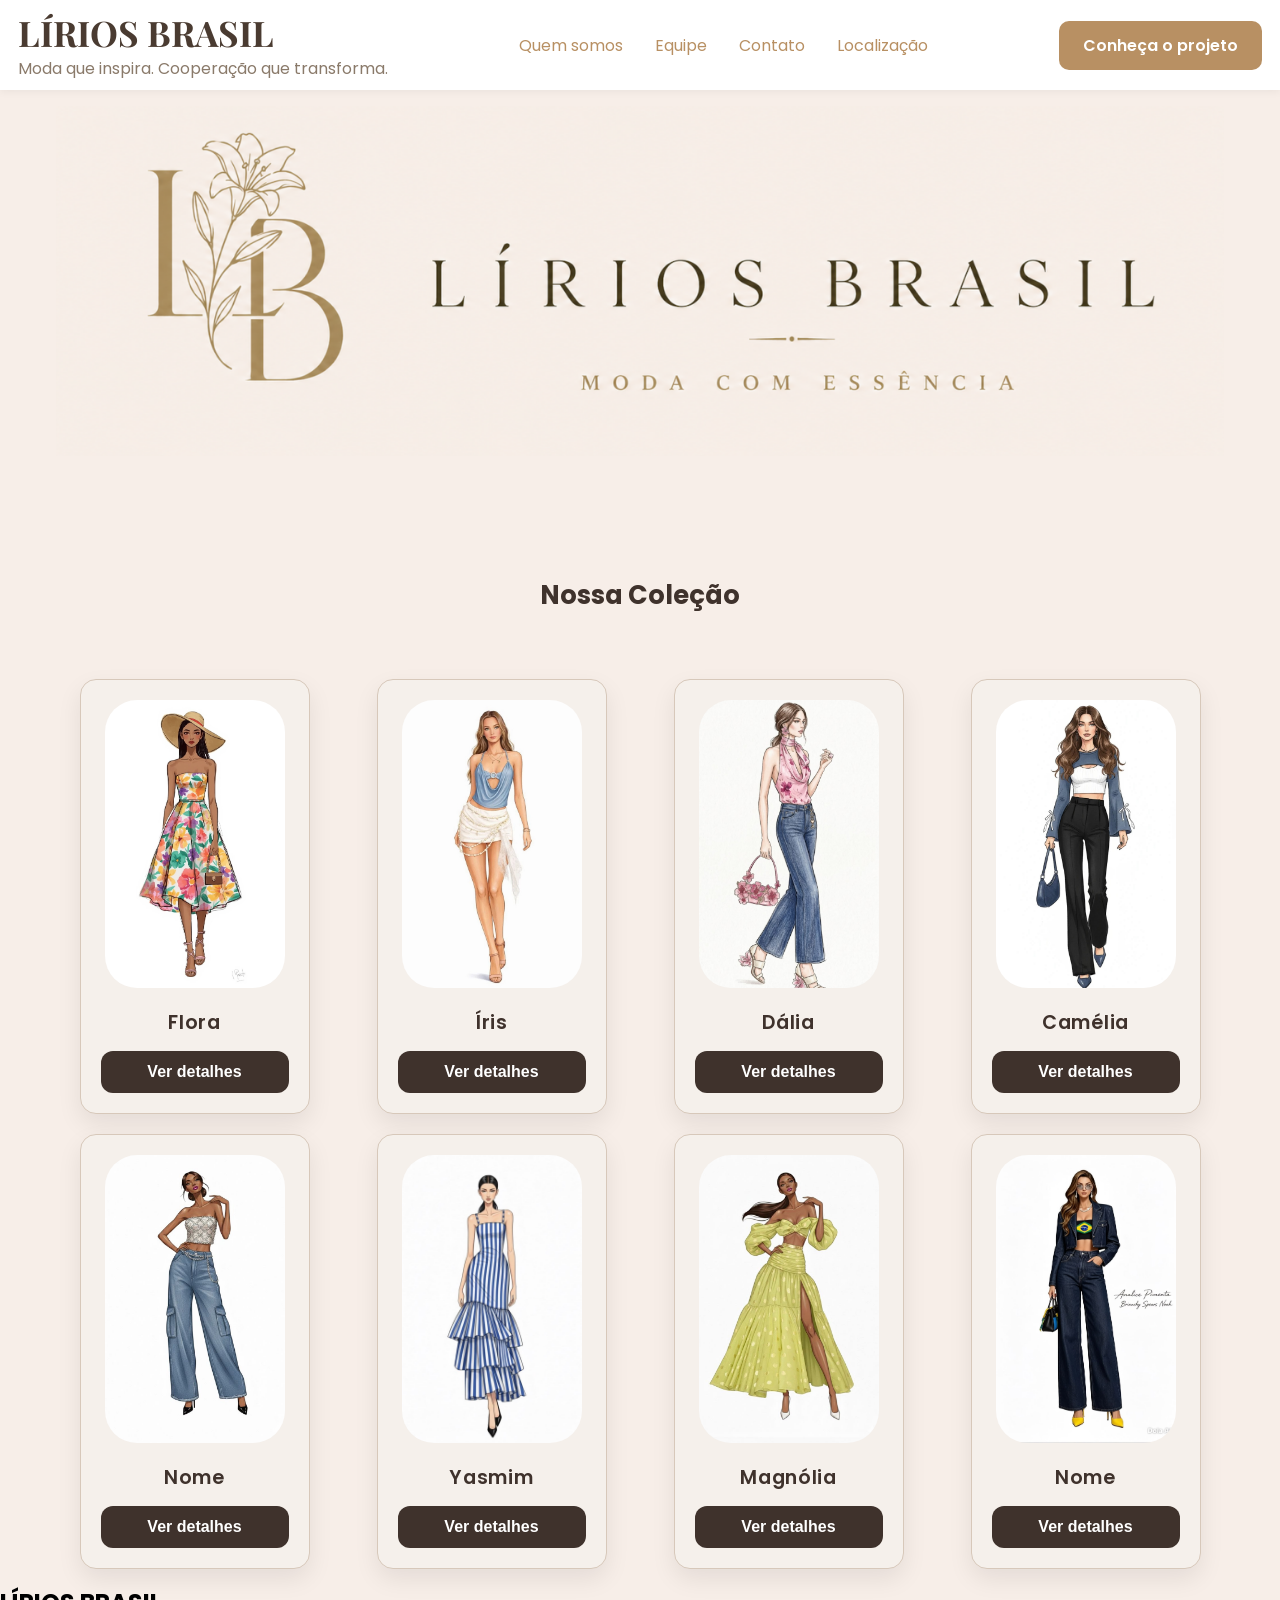
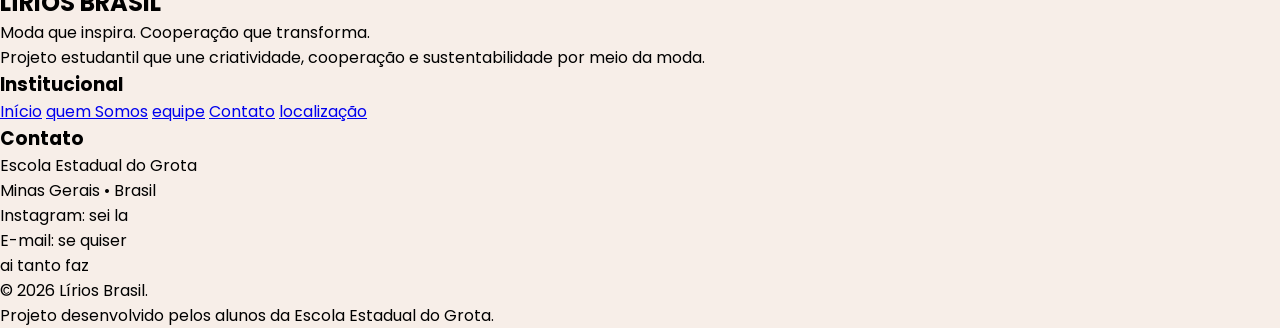
==== pagina-principal/index.html @ 647d3bc3 "Cores e rodapé" ====
<!DOCTYPE html>
<html lang="pt-BR">
<head>
    <meta charset="UTF-8">
    <meta name="viewport" content="width=device-width, initial-scale=1.0">
    <title>Lírios Brasil</title>

    <link rel="stylesheet" href="css/style.css">
    <link rel="stylesheet" href="css/basic.css">
    
</head>
<body>
    <header>
        <div class="logo">
            <h1>LÍRIOS BRASIL</h1>
            <p>Moda que inspira. Cooperação que transforma.</p>
        </div>
        <div id="ativo">
            <nav class="navegacao">
                <a href="paginas-navegacao/quem-somos.html" rel="next" target="_self">Quem somos</a>
                <a href="#">Equipe</a>
                <a href="#">Contato</a>
                <a href="#">Localização</a>
            </nav>
        </div>
        <a href="#" class="botao">Conheça o projeto</a>
        <button id="barra-lateral" aria-label="Abrir menu">
            ☰
        </button>
    </header>
    <main class="container">
        <section class="banner"></section>
        <!-- <div class="controle-tamanho">
            <section class="apresentacao">
                <h2>Conheça a Lírios Brasil</h2>
                <p class="slogan">Moda que inspira. Cooperação que transforma. lorem</p>
                <p> Texto introutorio pra conhecer um pouco sobre a marca. Lorem ipsum dolor sit amet consectetur adipisicing elit. Aut iste itaque neque tempora quam hic earum magni nobis fuga, beatae perferendis quo sequi quasi error explicabo necessitatibus odio, nulla repellat! Lorem ipsum dolor sit amet consectetur, adipisicing elit. Repellendus provident sapiente nostrum voluptates maiores harum ullam ipsam quam doloremque vel dolor, impedit odio minus. Dignissimos vel sed facilis at aut?</p>
            </section>
        </div> -->
        <section class="colecao">
             <div class="titulo-colecao">
                <h2>Nossa Coleção</h2> 
                <!-- TEXTO/MUDAR TÍTULO -->
            </div>
            <section class="galeria">
                <div class="modelo">
                    <img src="imagens/roupas/roupa1.jpeg" alt="Modelo de roupa feminina 1" class="fotos">
                    <div class="item-flex">
                        <h3>Flora</h3>
                        <button class="compra">Ver detalhes</button>
                    </div>
                </div>
                <div class="modelo">
                    <img src="imagens/roupas/roupa2.jpeg" alt="Modelo de roupa feminina 2" class="fotos">
                    <div class="item-flex">
                        <h3>Íris</h3>
                        <button class="compra">Ver detalhes</button>
                    </div>
                </div>

                <div class="modelo">
                    <img src="imagens/roupas/roupa3.jpeg" alt="Modelo de roupa feminina 3" class="fotos">
                    <div class="item-flex">
                        <h3>Dália</h3>
                        <button class="compra">Ver detalhes</button>
                    </div>
                </div>

                <div class="modelo">
                    <img src="imagens/roupas/roupa4.jpeg" alt="Modelo de roupa feminina 4" class="fotos">
                    <div class="item-flex">
                        <h3>Camélia</h3>
                        <button class="compra">Ver detalhes</button>
                    </div>
                </div>

                <div class="modelo">
                    <img src="imagens/roupas/roupa5.jpeg" alt="Modelo de roupa feminina 5" class="fotos">
                    <div class="item-flex">
                        <h3>Nome</h3>
                        <button class="compra">Ver detalhes</button>
                    </div>
                </div>

                <div class="modelo">
                    <img src="imagens/roupas/roupa6.jpeg" alt="Modelo de roupa feminina 6" class="fotos">
                    <div class="item-flex">
                        <h3>Yasmim</h3>
                        <button class="compra">Ver detalhes</button>
                    </div>
                </div>

                <div class="modelo">
                    <img src="imagens/roupas/roupa7.jpeg" alt="Modelo de roupa feminina 7" class="fotos">
                    <div class="item-flex">
                        <h3>Magnólia</h3>
                        <button class="compra">Ver detalhes</button>
                    </div>
                </div>
                <div class="modelo">
                    <img src="imagens/roupas/roupa8.jpeg" alt="Modelo de roupa feminina 8" class="fotos">
                    <div class="item-flex">
                        <h3>Nome</h3>
                        <button class="compra">Ver detalhes</button>
                    </div>
                </div>
            </section>
        </section>
    </main>
    <footer>
        <div class="footer-conteudo">
            <section>
                <h2>LÍRIOS BRASIL</h2>
                <p>Moda que inspira. Cooperação que transforma.</p>
                <p>Projeto estudantil que une criatividade, cooperação e sustentabilidade por meio da moda.</p>
            </section>
            <section>
                <h3>Institucional</h3>
                    <nav>
                        <a href="#">Início</a>
                        <a href="#">quem Somos</a>
                        <a href="#">equipe</a>
                        <a href="#">Contato</a>
                        <a href="#">localização</a>
                    </nav>
            </section>
            <section>
                <h3>Contato</h3>
                <p>Escola Estadual do Grota</p>
                <p>Minas Gerais • Brasil</p>
                <p>Instagram: sei la</p>
                <p>E-mail: se quiser</p>
                <p>ai tanto faz</p>
            </section>
        </div>
        <div class="copyright">
            <p>© 2026 Lírios Brasil.</p>
            <p>Projeto desenvolvido pelos alunos da Escola Estadual do Grota.</p>
        </div>

    </footer>
    <script src="scrips/scrip.js"></script>
</body>
</html>
---- pagina-principal/css/style.css ----
/* GLOBAIS */

:root {
    --titulos: #3F322C;
    --subtitulo: #8B6F5A;
    --textos: #5E5A57;
    --modelos: #F5F0EB;
}

/* MAIN.CONTAINER */

.container {
    max-width: 1200px;
    margin: auto;
    padding: 16px;
}

/* .controle-tamanho {
    max-width: 750px;
    margin: auto;
}

.apresentacao {
    width: 100%;
    margin: 90px 0px;
}

.apresentacao h2 {
    color: var(--titulos);
    font-size: 2.6rem;
    margin-bottom: 8px;
}

.apresentacao .slogan {
    font-size: 1.2rem;
    margin-bottom: 26px;
    color: var(--subtitulo);
}

.apresentacao p {
    color: var(--textos);
    font-size: 1rem;
    line-height: 1.9;
} */

    /* BANNER */

.banner {
    width: 100%;
    max-width: 1300px;
    margin: auto;
    height: 340px;
    background-image: url('../imagens/fundo/lirios-brasil.jpg');
    background-size: cover;
    background-position: center;
    background-repeat: no-repeat;
}

    /* COLEÇÃO COMPLETA */

.colecao {
    max-width: 1200px;
    margin: 120px auto 0;
}


.titulo-colecao h2 {
    color: var(--titulos);
    text-align: center;
    margin-bottom: 64px;
    font-size: 1.6em;
}


.galeria {
    display: grid;
    grid-template-columns: repeat(2, 1fr);
    justify-items: center;
    gap: 20px;
}

.compra:hover {
    background: #5B463D;
    box-shadow: 0px 0px 4px rgba(128, 128, 128, 0.201);
    transform: translateY(-1px);
}


.modelo {
    background-color: var(--modelos);
    border: 1px solid #D7C8BA;
    box-shadow: 0 10px 25px rgba(0,0,0,.08);
    padding: 20px;
    max-width: 230px;
    width: 100%;
    border-radius: 16px;
    padding-bottom: 20px;
    display: flex;
    flex-direction: column;
    align-items: stretch;
    transition:
    transform 0.3s ease,
    box-shadow 0.4s ease;
}

.modelo h3 {
    font-size: 1.2rem;
    font-weight: 600;
    color: var(--titulos);
    letter-spacing: 0.7px;
    margin: 20px 0 14px;
    text-align: center;
}


.fotos {
    width: 100%;
    align-self: center;
    max-width: 180px;
    height: 288px;
    object-fit: cover;
    border-radius: 32px;
    cursor: pointer;
    transition:
        transform .3s ease,
        opacity .3s ease,
        box-shadow .3s ease,
        top .3s ease,
        left .3s ease;
}


.compra {
    width: 100%;
    padding: 12px;
    border-radius: 12px;
    border: none;
    transition: 
    transform 0.3s ease,
    box-shadow 0.3s ease;
    cursor: pointer;
    font-size: 1rem;
    font-weight: 600;
     background: #3F322C;
    color: white;
    transition: .3s;
}

    /* JAVASCRIPT */

body.zoomed::before {
    content: '';
    position: fixed;
    inset: 0;
    background: rgba(0, 0, 0, 0.22);
    backdrop-filter: blur(8px);
    z-index: 998;
    pointer-events: none;
}

body.zoomed .fotos:not(.aumenta) {
    filter: blur(3px);
    opacity: 0.35;
}


.aumenta {
    position: fixed;
    top: 50%;
    left: 50%;
    transform: translate(-50%, -50%) scale(1.1);
    width: auto;
    height: auto;
    max-width: 84vw;
    max-height: 85vh;
    opacity: 1;
    border: 1px solid #b9b0a8;
    box-shadow: 0px 0px 20px rgba(0, 0, 0, 0.35);
    z-index: 999;
    cursor: zoom-out;
    border-radius: 24px;
}

    /* RESPONSIVIDADE */

    /* BANNER */

@media (max-width: 450px) {
    .banner {
        height: 238px;
    }

    .fotos {
        max-width: 150px;
        height: 240px;
    }
}

@media (min-width: 35em) {
    .banner {
        height: 390px;
    }
}

@media (min-width: 40em) {
    .banner {
        height: 470px;
    }
}

@media (min-width: 52em) {
    .banner {
        height: 260px;
        background-image:
            url('../imagens/fundo/lirios-brasil-desktop.png');
    }
}

@media (min-width: 66em) {
    .banner {
        height: 350px;

        background-image:
            url('../imagens/fundo/lirios-brasil-desktop.png');
    }
}

    /* GRID > GALERIA */

    @media (min-width: 760px) {
        .galeria {
            grid-template-columns: repeat(3, 1fr);
        }
    }

    @media (min-width: 1100px) {
        .galeria {
            grid-template-columns: repeat(4, 1fr);
        }
    }
---- pagina-principal/css/basic.css ----
@import url('https://fonts.googleapis.com/css2?family=Playfair+Display:wght@400;700&family=Poppins:wght@300;400;500;600&display=swap');

/* GLOBAIS */

*{
    margin:0;
    padding:0;
    box-sizing:border-box;
}

:root{
    --fundo-desktop: #f7eee8;
    --branco:#fff;
    --texto-principal:#4a3b31;
    --texto-secundario:#8a7a6a;
    --botao:#b89063;
    --hover-claro:#9e7552;
    --hover-escuro:#a27949;
    --font-titulo:'Playfair Display', serif;
    --font-texto:'Poppins', sans-serif;
}

body{
    background:var(--fundo-desktop);
    font-family:var(--font-texto);
}

/* HEADER */

header{
    width:100%;
    height:90px;
    background:var(--branco);
    display:flex;
    justify-content:space-between;
    align-items:center;
    padding:0 18px;
    position:relative;
    box-shadow:0 2px 8px rgba(0,0,0,.05);
}

.logo h1{
    font-family:var(--font-titulo);
    font-size:clamp(1.3rem,8vw,2.2rem);
    color:var(--texto-principal);
}

.logo p {
    color: var(--texto-secundario);
    font-family: var(--font-texto);
    font-size: clamp(0.9rem, 2vw, 1rem);
}

/* MENU DESKTOP */

.navegacao{
    display:flex;
    gap:32px;
    align-items:center;
}

.navegacao a{
    text-decoration:none;
    color:var(--botao);
    transition:.3s;
}

.navegacao a:hover{
    color:var(--hover-claro);
}

/* BOTÃO */

.botao{
    text-decoration:none;
    background:var(--botao);
    color:white;
    padding:12px 24px;
    border-radius:10px;
    font-weight:600;
    transition:.3s;
}

.botao:hover{
    background:var(--hover-escuro);
}

/* BOTÃO MENU */

#barra-lateral{
    display:none;
    width:48px;
    height:48px;
    border:none;
    background:var(--botao);
    color:white;
    font-size:1.8rem;
    border-radius:10px;
    cursor:pointer;
    transition:.3s;
}

#barra-lateral:hover{
    background:var(--hover-escuro);
}

/* RESPONSIVO */

@media (max-width:1240px){
    .botao{
        display:none;
    }

    #barra-lateral{
        display:flex;
        justify-content:center;
        align-items:center;
    }

    #ativo{
        display:none;
        position:absolute;
        top:100px;
        right:18px;
        z-index:100;
    }

    #ativo.ativo{
        display:block;
    }

    .navegacao{
        flex-direction:column;
        gap:18px;
        width:160px;
        background:white;
        padding:20px;
        border-radius:12px;
        box-shadow:0 5px 20px rgba(0,0,0,.15);
    }
}
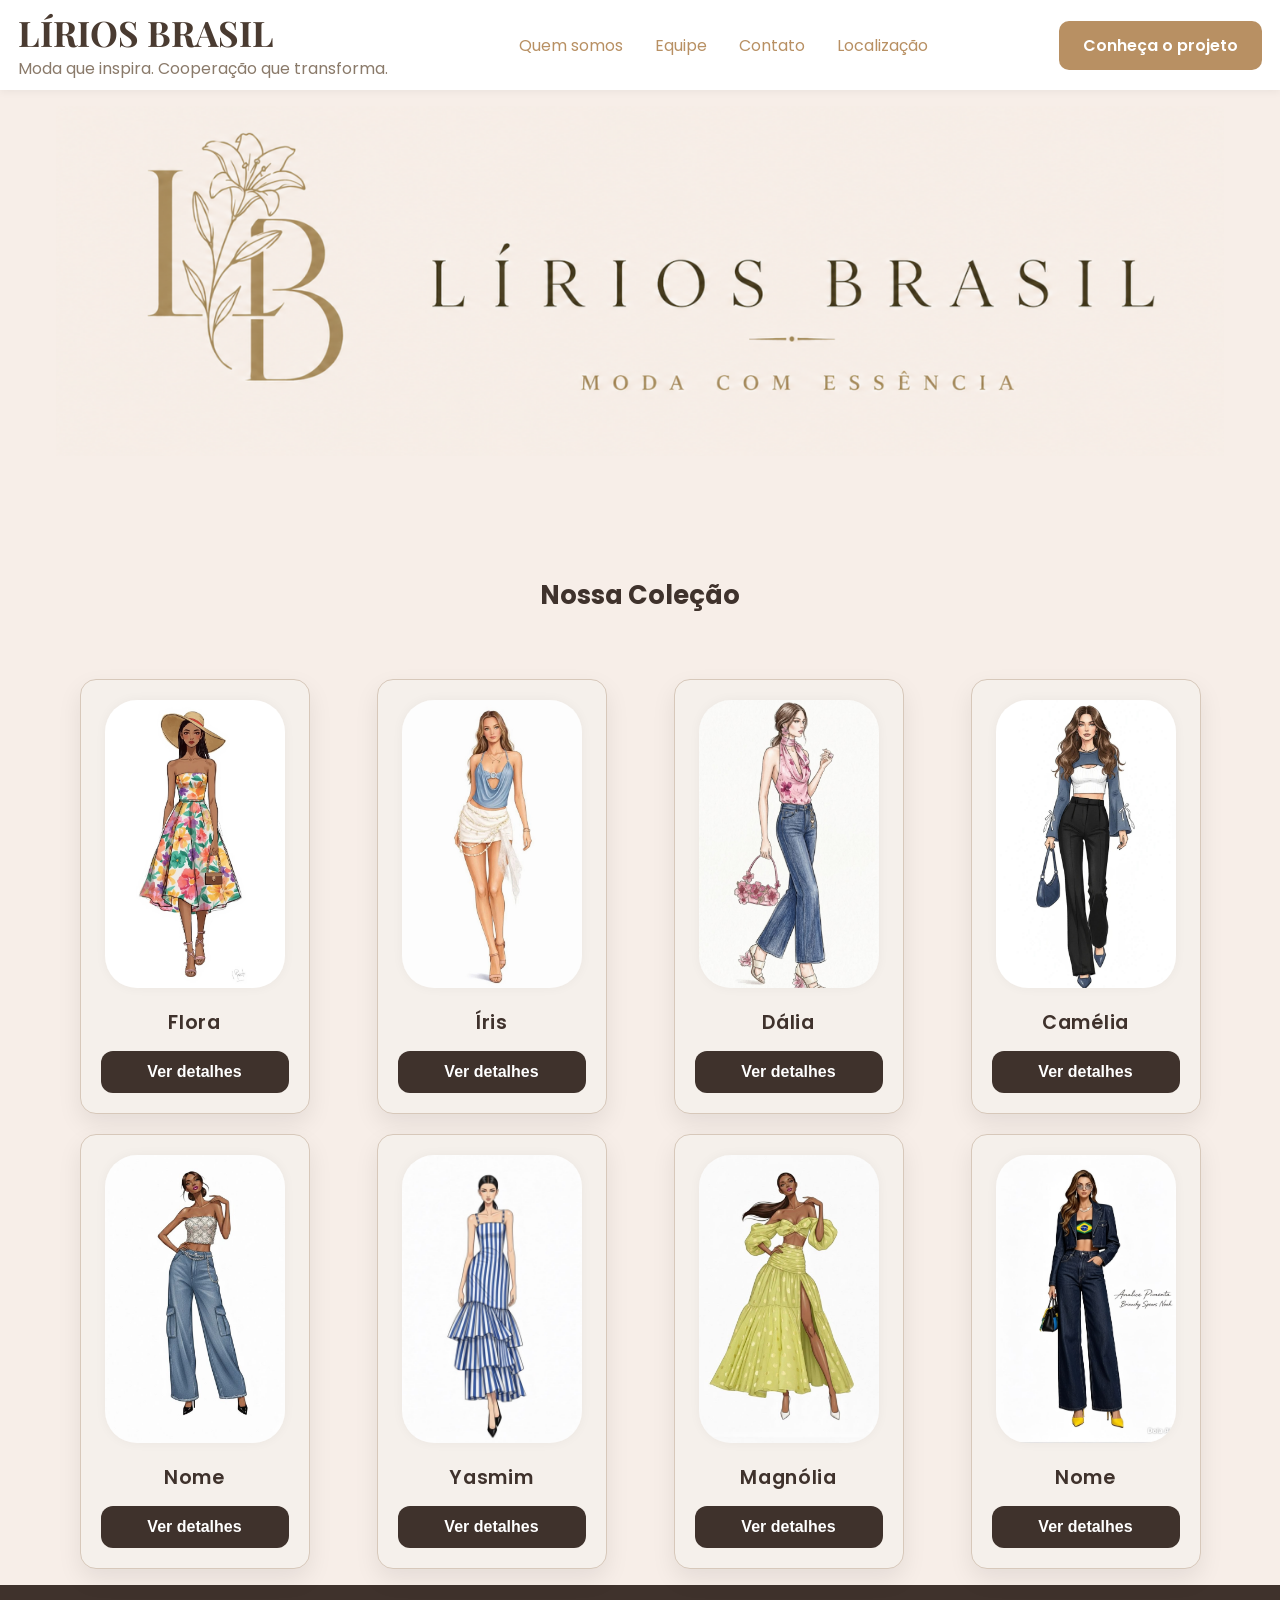
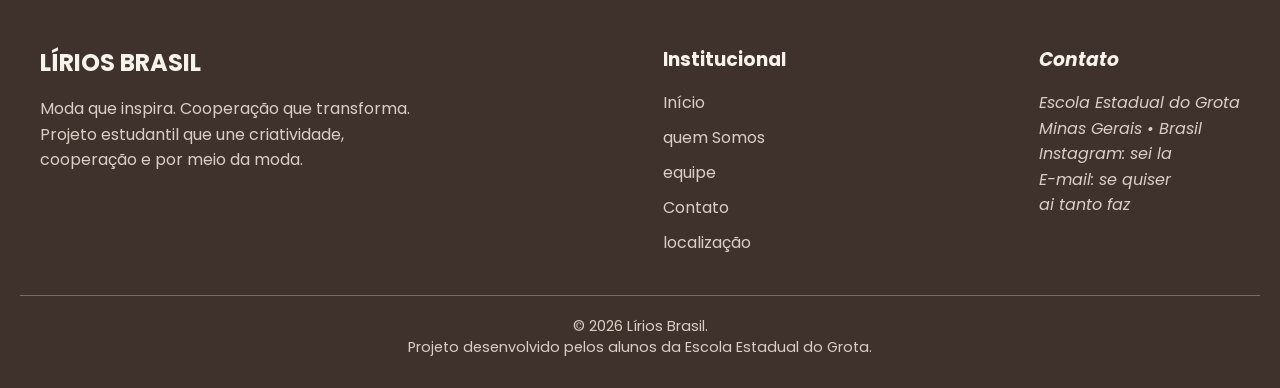
==== commit ea54da12: "Adições e complemento no footer e ligação dos links já prontos" ====
--- a/pagina-principal/index.html
+++ b/pagina-principal/index.html
@@ -10,7 +10,7 @@
     
 </head>
 <body>
-    <header>
+    <header id="inicio">
         <div class="logo">
             <h1>LÍRIOS BRASIL</h1>
             <p>Moda que inspira. Cooperação que transforma.</p>
@@ -19,7 +19,7 @@
             <nav class="navegacao">
                 <a href="paginas-navegacao/quem-somos.html" rel="next" target="_self">Quem somos</a>
                 <a href="#">Equipe</a>
-                <a href="#">Contato</a>
+                <a href="#secao-contato">Contato</a>
                 <a href="#">Localização</a>
             </nav>
         </div>
@@ -109,28 +109,30 @@
     </main>
     <footer>
         <div class="footer-conteudo">
-            <section>
+            <section class="sobre-a-marca">
                 <h2>LÍRIOS BRASIL</h2>
                 <p>Moda que inspira. Cooperação que transforma.</p>
-                <p>Projeto estudantil que une criatividade, cooperação e sustentabilidade por meio da moda.</p>
+                <p>Projeto estudantil que une  criatividade,<br> cooperação e por meio da moda.</p>
             </section>
             <section>
                 <h3>Institucional</h3>
                     <nav>
-                        <a href="#">Início</a>
-                        <a href="#">quem Somos</a>
+                        <a href="#inicio">Início</a>
+                        <a href="paginas-navegacao/quem-somos.html" rel="next" target="_self">quem Somos</a>
                         <a href="#">equipe</a>
-                        <a href="#">Contato</a>
+                        <a href="#secao-contato">Contato</a>
                         <a href="#">localização</a>
                     </nav>
             </section>
             <section>
-                <h3>Contato</h3>
-                <p>Escola Estadual do Grota</p>
-                <p>Minas Gerais • Brasil</p>
-                <p>Instagram: sei la</p>
-                <p>E-mail: se quiser</p>
-                <p>ai tanto faz</p>
+                <address id="secao-contato">
+                    <h3>Contato</h3>
+                    <p>Escola Estadual do Grota</p>
+                    <p>Minas Gerais • Brasil</p>
+                    <p>Instagram: sei la</p>
+                    <p>E-mail: se quiser</p>
+                    <p>ai tanto faz</p>
+                </address>
             </section>
         </div>
         <div class="copyright">
--- a/pagina-principal/css/style.css
+++ b/pagina-principal/css/style.css
@@ -115,6 +115,7 @@
 
 .fotos {
     width: 100%;
+    box-shadow: 0px 0px 12px rgba(0, 0, 0, 0.045);;
     align-self: center;
     max-width: 180px;
     height: 288px;
--- a/pagina-principal/css/basic.css
+++ b/pagina-principal/css/basic.css
@@ -16,6 +16,9 @@
     --botao:#b89063;
     --hover-claro:#9e7552;
     --hover-escuro:#a27949;
+    --footer-fundo: #3F322C; 
+    --footer-titulos: #F7F2EC;
+    --footer-textos: #D9CFC7;
     --font-titulo:'Playfair Display', serif;
     --font-texto:'Poppins', sans-serif;
 }
@@ -104,7 +107,67 @@
     background:var(--hover-escuro);
 }
 
+    /* FOOTER */
+
+footer {
+    margin: auto;
+    padding: 60px 20px 30px;
+    background-color: var(--footer-fundo);
+}
+
+.footer-conteudo {
+    max-width: 1200px;
+    margin: auto;
+    display: flex;
+    justify-content: space-between;
+}
+
+.footer-conteudo h2, .footer-conteudo h3 {
+    color: var(--footer-titulos);
+    margin-bottom: 16px;
+}
+
+.footer-conteudo p {
+    color: var(--footer-textos);
+    line-height: 1.6;
+}
+
+.footer-conteudo nav {
+    display: flex;
+    flex-direction: column;
+    gap: 10px;
+}
+
+.footer-conteudo a {
+    text-decoration: none;
+    transition: 0.3s;
+    color:var(--footer-textos);
+}
+
+.footer-conteudo a:hover {
+    color: var(--branco);
+}
+
+.copyright {
+    border-top: 1px solid rgba(255, 255, 255, 0.289);
+    margin-top: 40px;
+    padding-top: 20px;
+    text-align: center;
+}
+
+.copyright p {
+    color: var(--footer-textos);
+    font-size: 0.9rem;
+}
+
 /* RESPONSIVO */
+
+@media (max-width: 1000px) {
+    .footer-conteudo {
+        flex-direction: column;
+        gap: 40px;
+    }
+}
 
 @media (max-width:1240px){
     .botao{
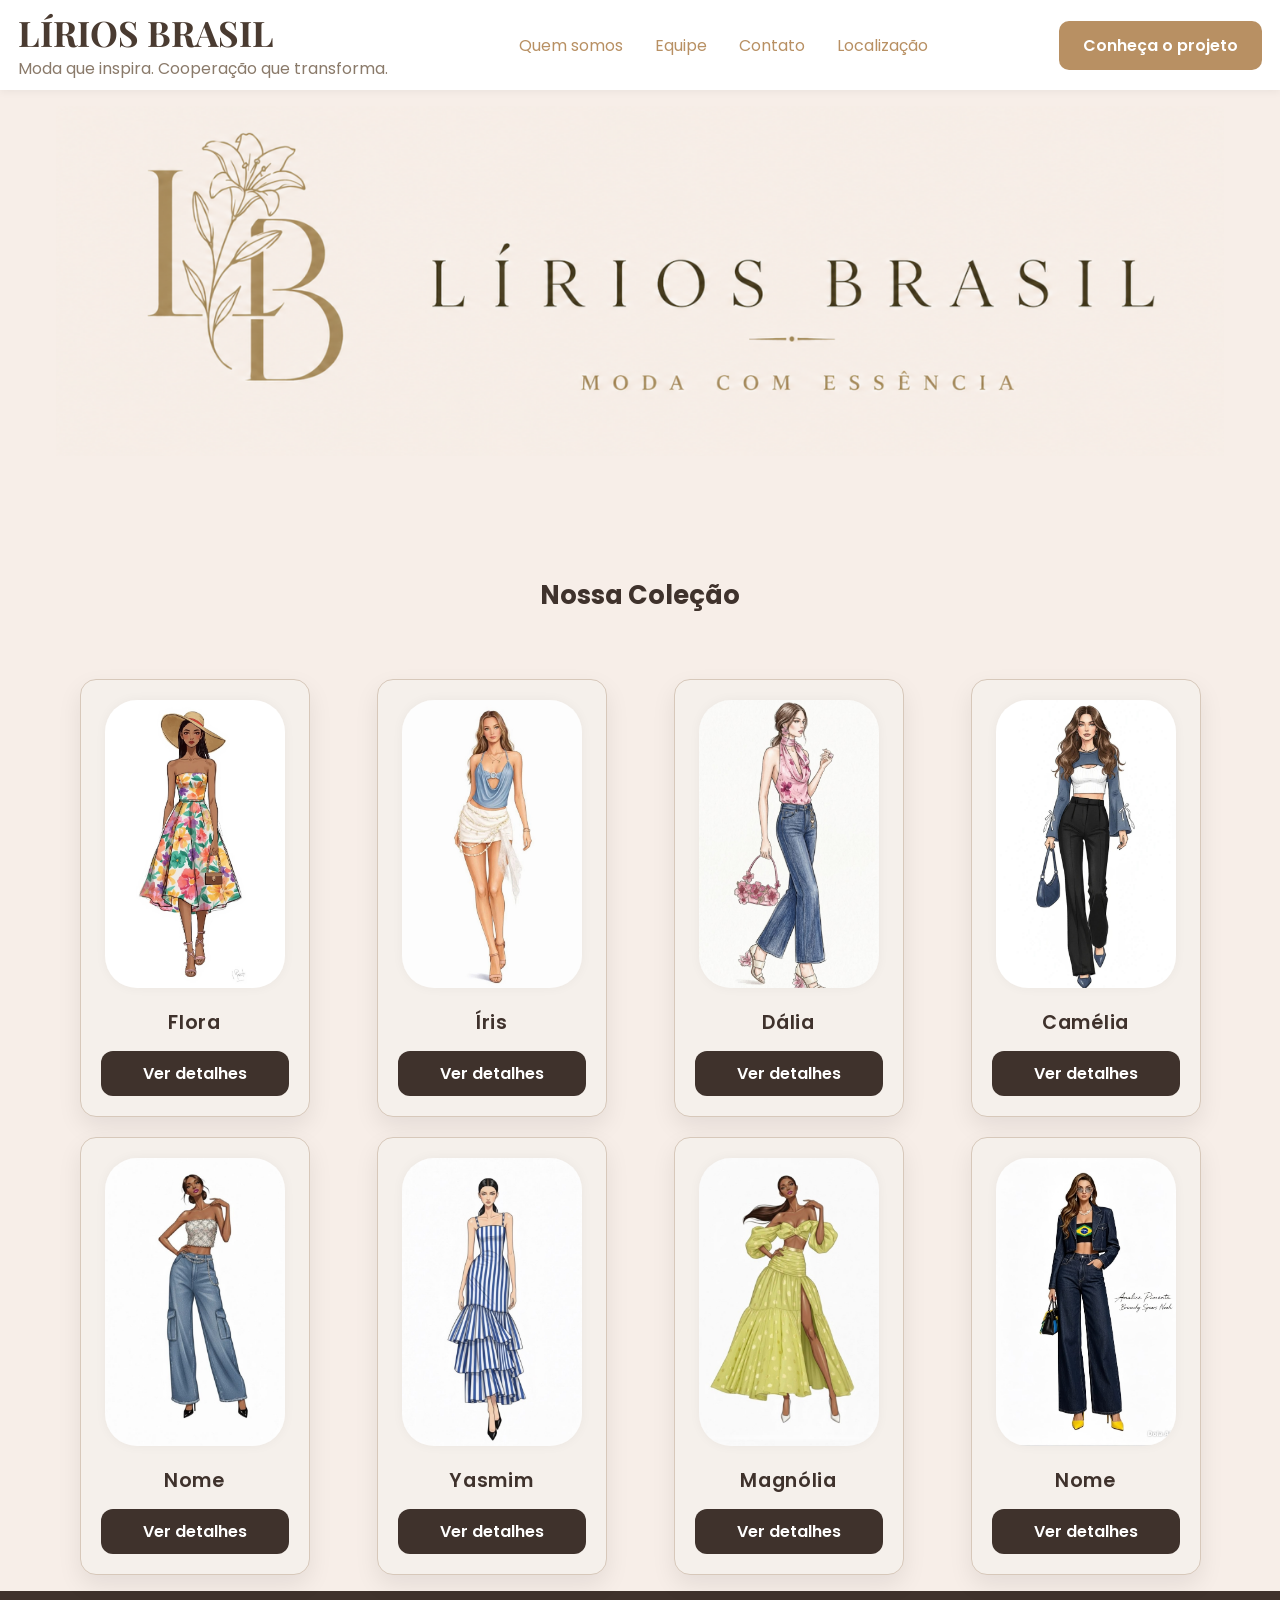
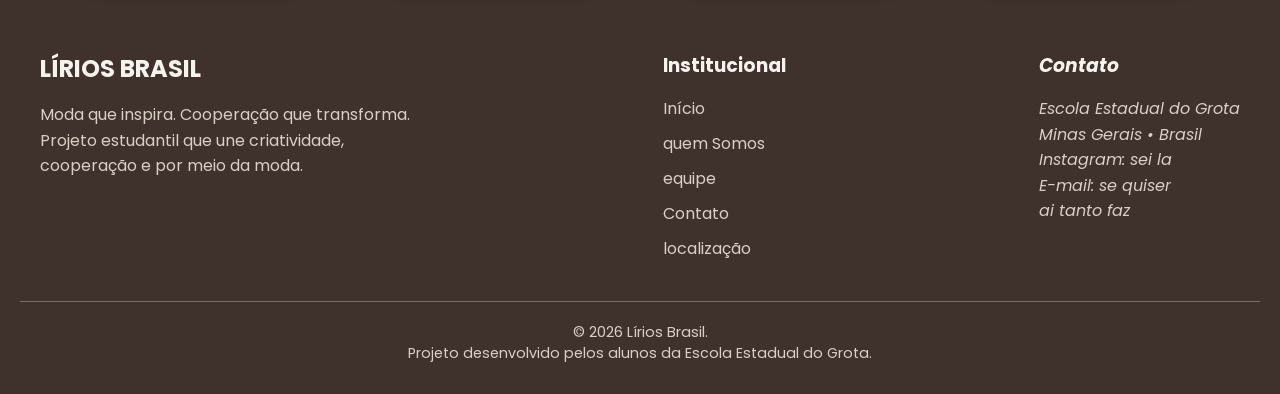
==== commit 846790fd: "Primeira página de roupa, alterações nos cards" ====
--- a/pagina-principal/index.html
+++ b/pagina-principal/index.html
@@ -47,14 +47,14 @@
                     <img src="imagens/roupas/roupa1.jpeg" alt="Modelo de roupa feminina 1" class="fotos">
                     <div class="item-flex">
                         <h3>Flora</h3>
-                        <button class="compra">Ver detalhes</button>
+                        <a href="colecao-roupas/flora.html" class="compra">Ver detalhes</a>
                     </div>
                 </div>
                 <div class="modelo">
                     <img src="imagens/roupas/roupa2.jpeg" alt="Modelo de roupa feminina 2" class="fotos">
                     <div class="item-flex">
                         <h3>Íris</h3>
-                        <button class="compra">Ver detalhes</button>
+                        <a class="compra">Ver detalhes</a>
                     </div>
                 </div>
 
@@ -62,7 +62,7 @@
                     <img src="imagens/roupas/roupa3.jpeg" alt="Modelo de roupa feminina 3" class="fotos">
                     <div class="item-flex">
                         <h3>Dália</h3>
-                        <button class="compra">Ver detalhes</button>
+                        <a class="compra">Ver detalhes</a>
                     </div>
                 </div>
 
@@ -70,7 +70,7 @@
                     <img src="imagens/roupas/roupa4.jpeg" alt="Modelo de roupa feminina 4" class="fotos">
                     <div class="item-flex">
                         <h3>Camélia</h3>
-                        <button class="compra">Ver detalhes</button>
+                        <a class="compra">Ver detalhes</a>
                     </div>
                 </div>
 
@@ -78,7 +78,7 @@
                     <img src="imagens/roupas/roupa5.jpeg" alt="Modelo de roupa feminina 5" class="fotos">
                     <div class="item-flex">
                         <h3>Nome</h3>
-                        <button class="compra">Ver detalhes</button>
+                        <a class="compra">Ver detalhes</a>
                     </div>
                 </div>
 
@@ -86,7 +86,7 @@
                     <img src="imagens/roupas/roupa6.jpeg" alt="Modelo de roupa feminina 6" class="fotos">
                     <div class="item-flex">
                         <h3>Yasmim</h3>
-                        <button class="compra">Ver detalhes</button>
+                        <a class="compra">Ver detalhes</a>
                     </div>
                 </div>
 
@@ -94,14 +94,14 @@
                     <img src="imagens/roupas/roupa7.jpeg" alt="Modelo de roupa feminina 7" class="fotos">
                     <div class="item-flex">
                         <h3>Magnólia</h3>
-                        <button class="compra">Ver detalhes</button>
+                        <a class="compra">Ver detalhes</a>
                     </div>
                 </div>
                 <div class="modelo">
                     <img src="imagens/roupas/roupa8.jpeg" alt="Modelo de roupa feminina 8" class="fotos">
                     <div class="item-flex">
                         <h3>Nome</h3>
-                        <button class="compra">Ver detalhes</button>
+                        <a class="compra">Ver detalhes</a>
                     </div>
                 </div>
             </section>
--- a/pagina-principal/css/style.css
+++ b/pagina-principal/css/style.css
@@ -78,13 +78,6 @@
     justify-items: center;
     gap: 20px;
 }
-
-.compra:hover {
-    background: #5B463D;
-    box-shadow: 0px 0px 4px rgba(128, 128, 128, 0.201);
-    transform: translateY(-1px);
-}
-
 
 .modelo {
     background-color: var(--modelos);
@@ -131,11 +124,10 @@
 }
 
 
-.compra {
-    width: 100%;
-    padding: 12px;
+section .compra {
+    width: 100%;
+    padding: 10px;
     border-radius: 12px;
-    border: none;
     transition: 
     transform 0.3s ease,
     box-shadow 0.3s ease;
@@ -145,6 +137,20 @@
      background: #3F322C;
     color: white;
     transition: .3s;
+    text-decoration: none;
+    text-align: center;
+}
+
+section .compra:hover {
+    background: #5B463D;
+    box-shadow: 0px 0px 4px rgba(128, 128, 128, 0.201);
+    transform: translateY(-1px);
+}
+
+.item-flex {
+    display: flex;
+    align-items: center;
+    flex-direction: column;
 }
 
     /* JAVASCRIPT */
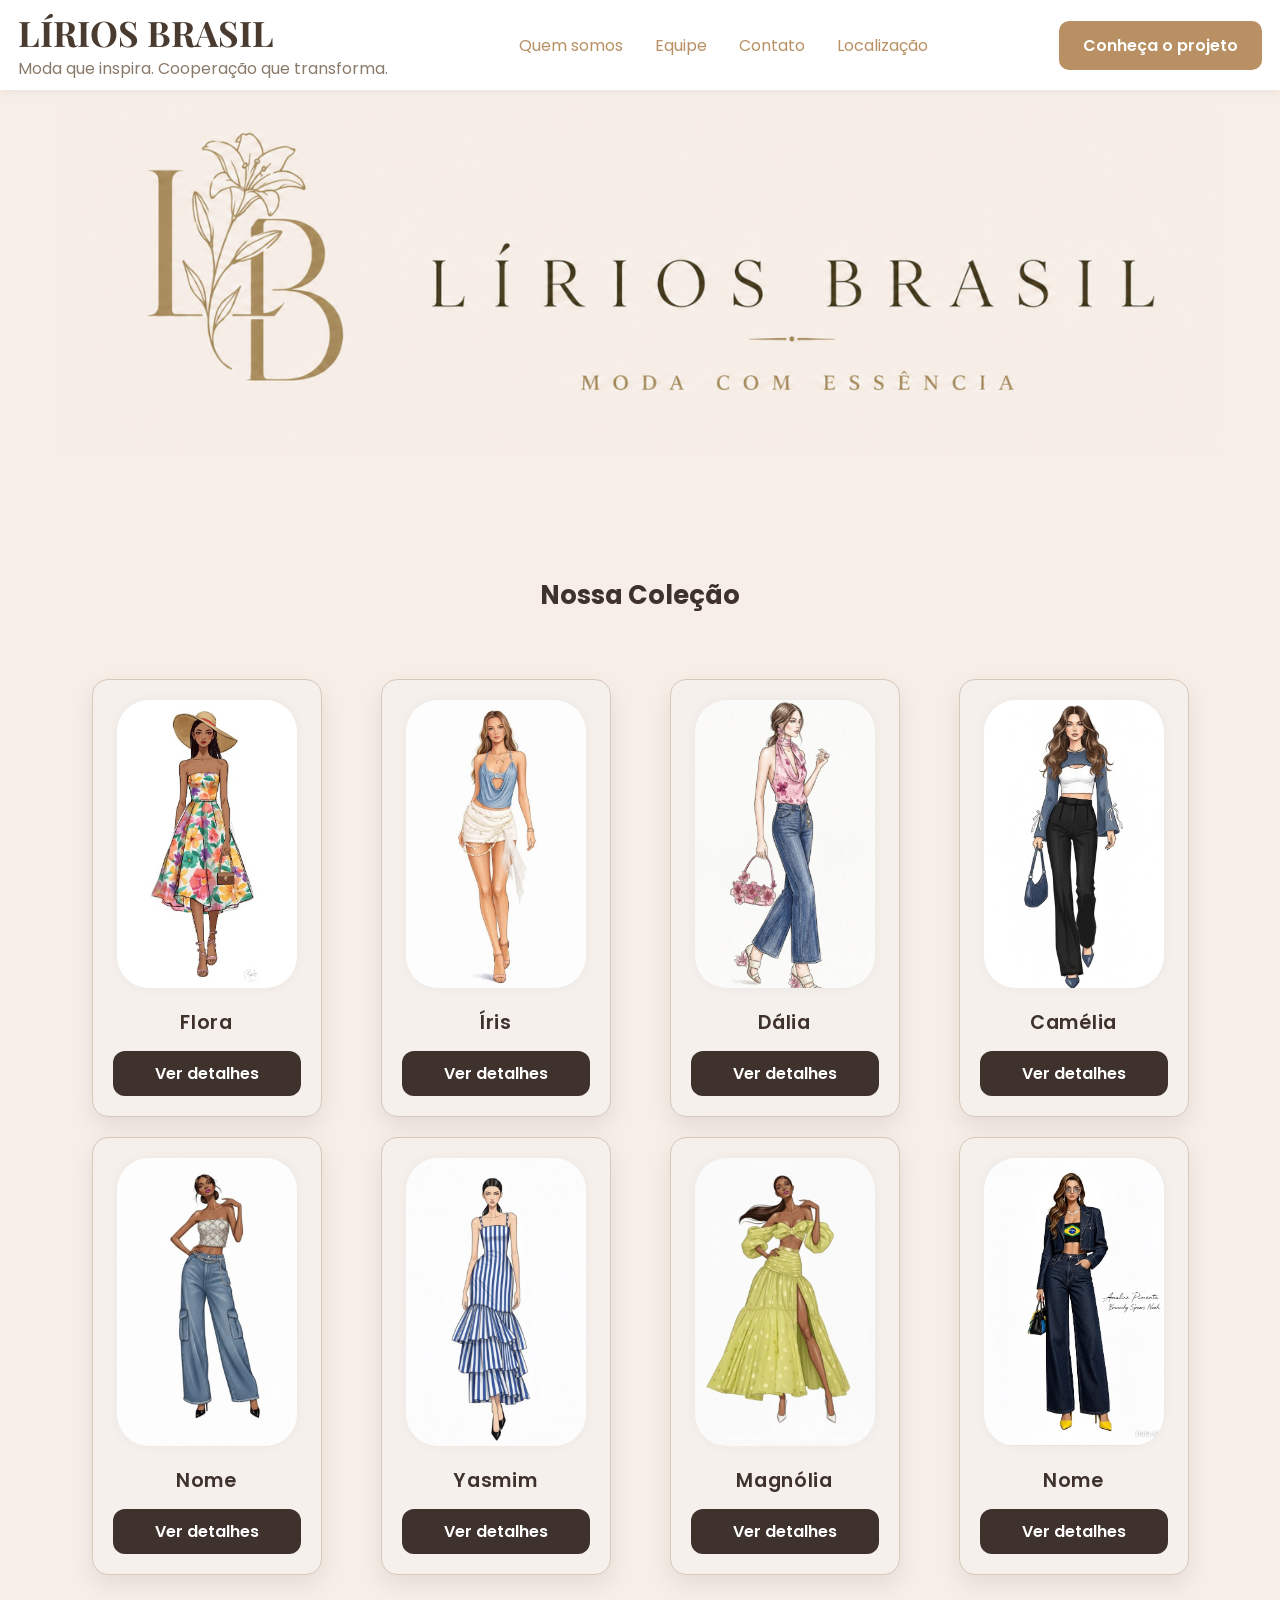
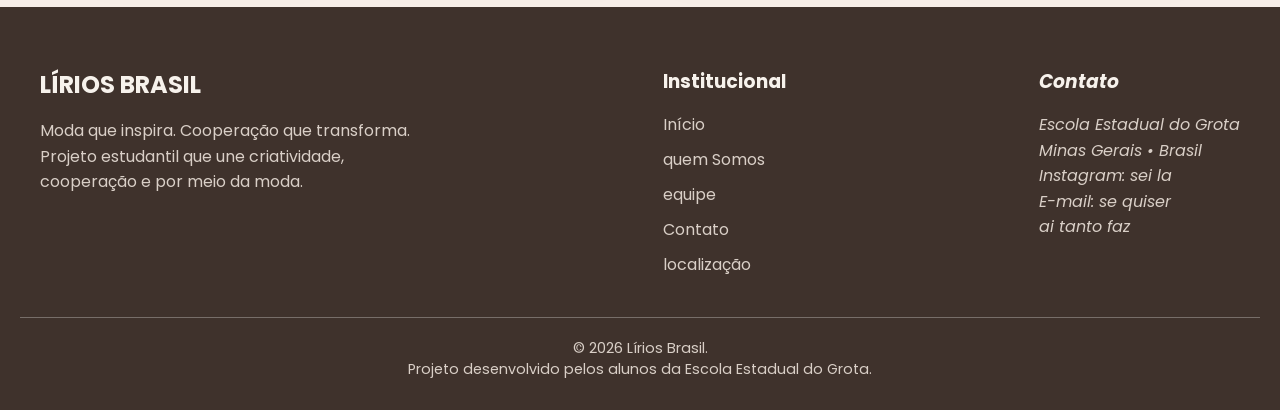
==== commit 698e6d59: "Alterações e criações de css, scripts css, card css" ====
--- a/pagina-principal/index.html
+++ b/pagina-principal/index.html
@@ -7,7 +7,8 @@
 
     <link rel="stylesheet" href="css/style.css">
     <link rel="stylesheet" href="css/basic.css">
-    
+    <link rel="stylesheet" href="css/cards.css">
+    <link rel="stylesheet" href="css/scripts.css">
 </head>
 <body>
     <header id="inicio">
@@ -47,7 +48,7 @@
                     <img src="imagens/roupas/roupa1.jpeg" alt="Modelo de roupa feminina 1" class="fotos">
                     <div class="item-flex">
                         <h3>Flora</h3>
-                        <a href="colecao-roupas/flora.html" class="compra">Ver detalhes</a>
+                        <a href="modelos-de-roupas/flora.html" class="compra">Ver detalhes</a>
                     </div>
                 </div>
                 <div class="modelo">
--- a/pagina-principal/css/style.css
+++ b/pagina-principal/css/style.css
@@ -56,138 +56,6 @@
     background-repeat: no-repeat;
 }
 
-    /* COLEÇÃO COMPLETA */
-
-.colecao {
-    max-width: 1200px;
-    margin: 120px auto 0;
-}
-
-
-.titulo-colecao h2 {
-    color: var(--titulos);
-    text-align: center;
-    margin-bottom: 64px;
-    font-size: 1.6em;
-}
-
-
-.galeria {
-    display: grid;
-    grid-template-columns: repeat(2, 1fr);
-    justify-items: center;
-    gap: 20px;
-}
-
-.modelo {
-    background-color: var(--modelos);
-    border: 1px solid #D7C8BA;
-    box-shadow: 0 10px 25px rgba(0,0,0,.08);
-    padding: 20px;
-    max-width: 230px;
-    width: 100%;
-    border-radius: 16px;
-    padding-bottom: 20px;
-    display: flex;
-    flex-direction: column;
-    align-items: stretch;
-    transition:
-    transform 0.3s ease,
-    box-shadow 0.4s ease;
-}
-
-.modelo h3 {
-    font-size: 1.2rem;
-    font-weight: 600;
-    color: var(--titulos);
-    letter-spacing: 0.7px;
-    margin: 20px 0 14px;
-    text-align: center;
-}
-
-
-.fotos {
-    width: 100%;
-    box-shadow: 0px 0px 12px rgba(0, 0, 0, 0.045);;
-    align-self: center;
-    max-width: 180px;
-    height: 288px;
-    object-fit: cover;
-    border-radius: 32px;
-    cursor: pointer;
-    transition:
-        transform .3s ease,
-        opacity .3s ease,
-        box-shadow .3s ease,
-        top .3s ease,
-        left .3s ease;
-}
-
-
-section .compra {
-    width: 100%;
-    padding: 10px;
-    border-radius: 12px;
-    transition: 
-    transform 0.3s ease,
-    box-shadow 0.3s ease;
-    cursor: pointer;
-    font-size: 1rem;
-    font-weight: 600;
-     background: #3F322C;
-    color: white;
-    transition: .3s;
-    text-decoration: none;
-    text-align: center;
-}
-
-section .compra:hover {
-    background: #5B463D;
-    box-shadow: 0px 0px 4px rgba(128, 128, 128, 0.201);
-    transform: translateY(-1px);
-}
-
-.item-flex {
-    display: flex;
-    align-items: center;
-    flex-direction: column;
-}
-
-    /* JAVASCRIPT */
-
-body.zoomed::before {
-    content: '';
-    position: fixed;
-    inset: 0;
-    background: rgba(0, 0, 0, 0.22);
-    backdrop-filter: blur(8px);
-    z-index: 998;
-    pointer-events: none;
-}
-
-body.zoomed .fotos:not(.aumenta) {
-    filter: blur(3px);
-    opacity: 0.35;
-}
-
-
-.aumenta {
-    position: fixed;
-    top: 50%;
-    left: 50%;
-    transform: translate(-50%, -50%) scale(1.1);
-    width: auto;
-    height: auto;
-    max-width: 84vw;
-    max-height: 85vh;
-    opacity: 1;
-    border: 1px solid #b9b0a8;
-    box-shadow: 0px 0px 20px rgba(0, 0, 0, 0.35);
-    z-index: 999;
-    cursor: zoom-out;
-    border-radius: 24px;
-}
-
     /* RESPONSIVIDADE */
 
     /* BANNER */
@@ -230,18 +98,4 @@
         background-image:
             url('../imagens/fundo/lirios-brasil-desktop.png');
     }
-}
-
-    /* GRID > GALERIA */
-
-    @media (min-width: 760px) {
-        .galeria {
-            grid-template-columns: repeat(3, 1fr);
-        }
-    }
-
-    @media (min-width: 1100px) {
-        .galeria {
-            grid-template-columns: repeat(4, 1fr);
-        }
-    }+}
--- a/pagina-principal/css/basic.css
+++ b/pagina-principal/css/basic.css
@@ -11,8 +11,8 @@
 :root{
     --fundo-desktop: #f7eee8;
     --branco:#fff;
-    --texto-principal:#4a3b31;
-    --texto-secundario:#8a7a6a;
+    --texto-grande:#4a3b31;
+    --texto-pequeno:#8a7a6a;
     --botao:#b89063;
     --hover-claro:#9e7552;
     --hover-escuro:#a27949;
@@ -45,11 +45,11 @@
 .logo h1{
     font-family:var(--font-titulo);
     font-size:clamp(1.3rem,8vw,2.2rem);
-    color:var(--texto-principal);
+    color:var(--texto-grande);
 }
 
 .logo p {
-    color: var(--texto-secundario);
+    color: var(--texto-pequeno);
     font-family: var(--font-texto);
     font-size: clamp(0.9rem, 2vw, 1rem);
 }
--- a/pagina-principal/css/cards.css
+++ b/pagina-principal/css/cards.css
@@ -0,0 +1,111 @@
+/* COLEÇÃO DOS CARDS */
+
+.colecao {
+    max-width: 1200px;
+    margin: 120px auto 0;
+}
+
+
+.titulo-colecao h2 {
+    color: var(--titulos);
+    text-align: center;
+    margin-bottom: 64px;
+    font-size: 1.6em;
+}
+
+
+.galeria {
+    display: grid;
+    grid-template-columns: repeat(2, 1fr);
+    justify-items: center;
+    gap: 20px;
+    margin: 16px;
+}
+
+.modelo {
+    background-color: var(--modelos);
+    border: 1px solid #D7C8BA;
+    box-shadow: 0 10px 25px rgba(0,0,0,.08);
+    padding: 20px;
+    max-width: 230px;
+    width: 100%;
+    border-radius: 16px;
+    padding-bottom: 20px;
+    display: flex;
+    flex-direction: column;
+    align-items: stretch;
+    transition:
+    transform 0.3s ease,
+    box-shadow 0.4s ease;
+}
+
+.modelo h3 {
+    font-size: 1.2rem;
+    font-weight: 600;
+    color: var(--titulos);
+    letter-spacing: 0.7px;
+    margin: 20px 0 14px;
+    text-align: center;
+}
+
+
+.fotos {
+    width: 100%;
+    box-shadow: 0px 0px 12px rgba(0, 0, 0, 0.045);;
+    align-self: center;
+    max-width: 180px;
+    height: 288px;
+    object-fit: cover;
+    border-radius: 32px;
+    cursor: pointer;
+    transition:
+        transform .3s ease,
+        opacity .3s ease,
+        box-shadow .3s ease,
+        top .3s ease,
+        left .3s ease;
+}
+
+
+section .compra {
+    width: 100%;
+    padding: 10px;
+    border-radius: 12px;
+    transition: 
+    transform 0.3s ease,
+    box-shadow 0.3s ease;
+    cursor: pointer;
+    font-size: 1rem;
+    font-weight: 600;
+     background: #3F322C;
+    color: white;
+    transition: .3s;
+    text-decoration: none;
+    text-align: center;
+}
+
+section .compra:hover {
+    background: #5B463D;
+    box-shadow: 0px 0px 4px rgba(128, 128, 128, 0.201);
+    transform: translateY(-1px);
+}
+
+.item-flex {
+    display: flex;
+    align-items: center;
+    flex-direction: column;
+}
+
+/* GRID > GALERIA */
+
+    @media (min-width: 760px) {
+        .galeria {
+            grid-template-columns: repeat(3, 1fr);
+        }
+    }
+
+    @media (min-width: 1100px) {
+        .galeria {
+            grid-template-columns: repeat(4, 1fr);
+        }
+    }
--- a/pagina-principal/css/scripts.css
+++ b/pagina-principal/css/scripts.css
@@ -0,0 +1,34 @@
+    /* JAVASCRIPT */
+
+body.zoomed::before {
+    content: '';
+    position: fixed;
+    inset: 0;
+    background: rgba(0, 0, 0, 0.22);
+    backdrop-filter: blur(8px);
+    z-index: 998;
+    pointer-events: none;
+}
+
+body.zoomed .fotos:not(.aumenta) {
+    filter: blur(3px);
+    opacity: 0.35;
+}
+
+
+.aumenta {
+    position: fixed;
+    top: 50%;
+    left: 50%;
+    transform: translate(-50%, -50%) scale(1.1);
+    width: auto;
+    height: auto;
+    max-width: 84vw;
+    max-height: 85vh;
+    opacity: 1;
+    border: 1px solid #b9b0a8;
+    box-shadow: 0px 0px 20px rgba(0, 0, 0, 0.35);
+    z-index: 999;
+    cursor: zoom-out;
+    border-radius: 24px;
+}
